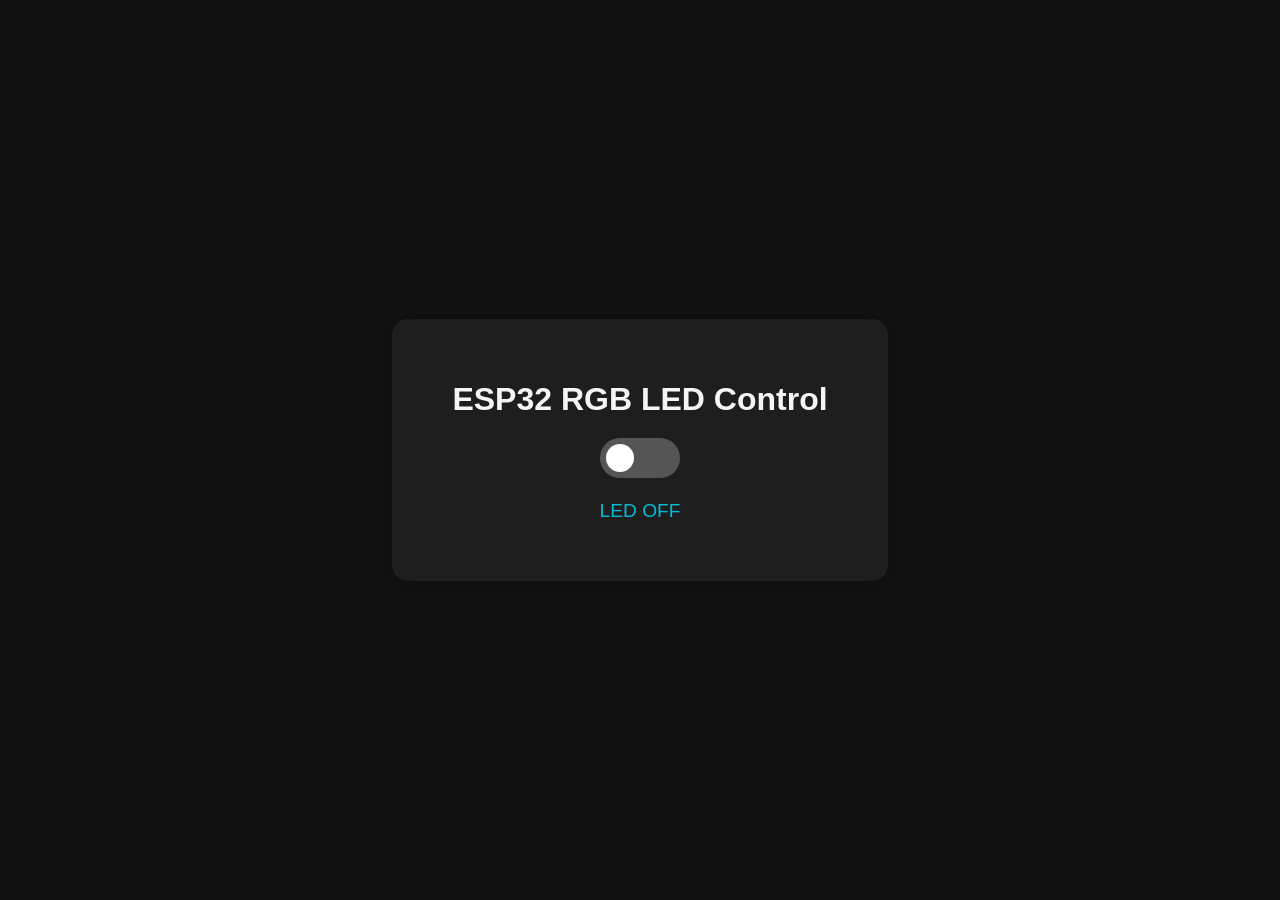
==== data/index.html @ 678ad639 "update Lab 4" ====
<!DOCTYPE html>
<html lang="en">
  <head>
    <meta charset="utf-8">
    <title>ESP32 RGB LED Control</title>
    <link rel="stylesheet" href="styles.css">
  </head>
  <body>
    <div class="container">
      <h1>ESP32 RGB LED Control</h1>
      <div class="switch-container">
        <label class="switch">
          <input type="checkbox" id="ledToggle">
          <span class="slider"></span>
        </label>
        <p id="status">LED OFF</p>
      </div>
    </div>
    <script src="script.js"></script>
  </body>
</html>
---- data/styles.css ----
:root {
  --bg-color: #121212;
  --card-color: #1e1e1e;
  --accent: #00bcd4;
  --text-color: #f5f5f5;
  --off-color: #555;
}

body {
  font-family: "Segoe UI", Arial, sans-serif;
  background: var(--bg-color);
  color: var(--text-color);
  display: flex;
  justify-content: center;
  align-items: center;
  height: 100vh;
  margin: 0;
}

.container {
  background: var(--card-color);
  padding: 40px 60px;
  border-radius: 16px;
  box-shadow: 0 4px 20px rgba(0, 0, 0, 0.3);
  text-align: center;
  transition: 0.3s;
}

h1 {
  margin-bottom: 20px;
  font-weight: 600;
}

.switch-container {
  display: flex;
  flex-direction: column;
  align-items: center;
  gap: 12px;
}

/* Switch toggle styling */
.switch {
  position: relative;
  display: inline-block;
  width: 80px;
  height: 40px;
}

.switch input {
  opacity: 0;
  width: 0;
  height: 0;
}

.slider {
  position: absolute;
  cursor: pointer;
  top: 0;
  left: 0;
  right: 0;
  bottom: 0;
  background-color: var(--off-color);
  transition: 0.4s;
  border-radius: 34px;
}

.slider:before {
  position: absolute;
  content: "";
  height: 28px;
  width: 28px;
  left: 6px;
  bottom: 6px;
  background-color: white;
  transition: 0.4s;
  border-radius: 50%;
}

input:checked + .slider {
  background-color: var(--accent);
  box-shadow: 0 0 10px var(--accent);
}

input:checked + .slider:before {
  transform: translateX(40px);
}

#status {
  font-size: 1.2rem;
  margin-top: 10px;
  color: var(--accent);
}
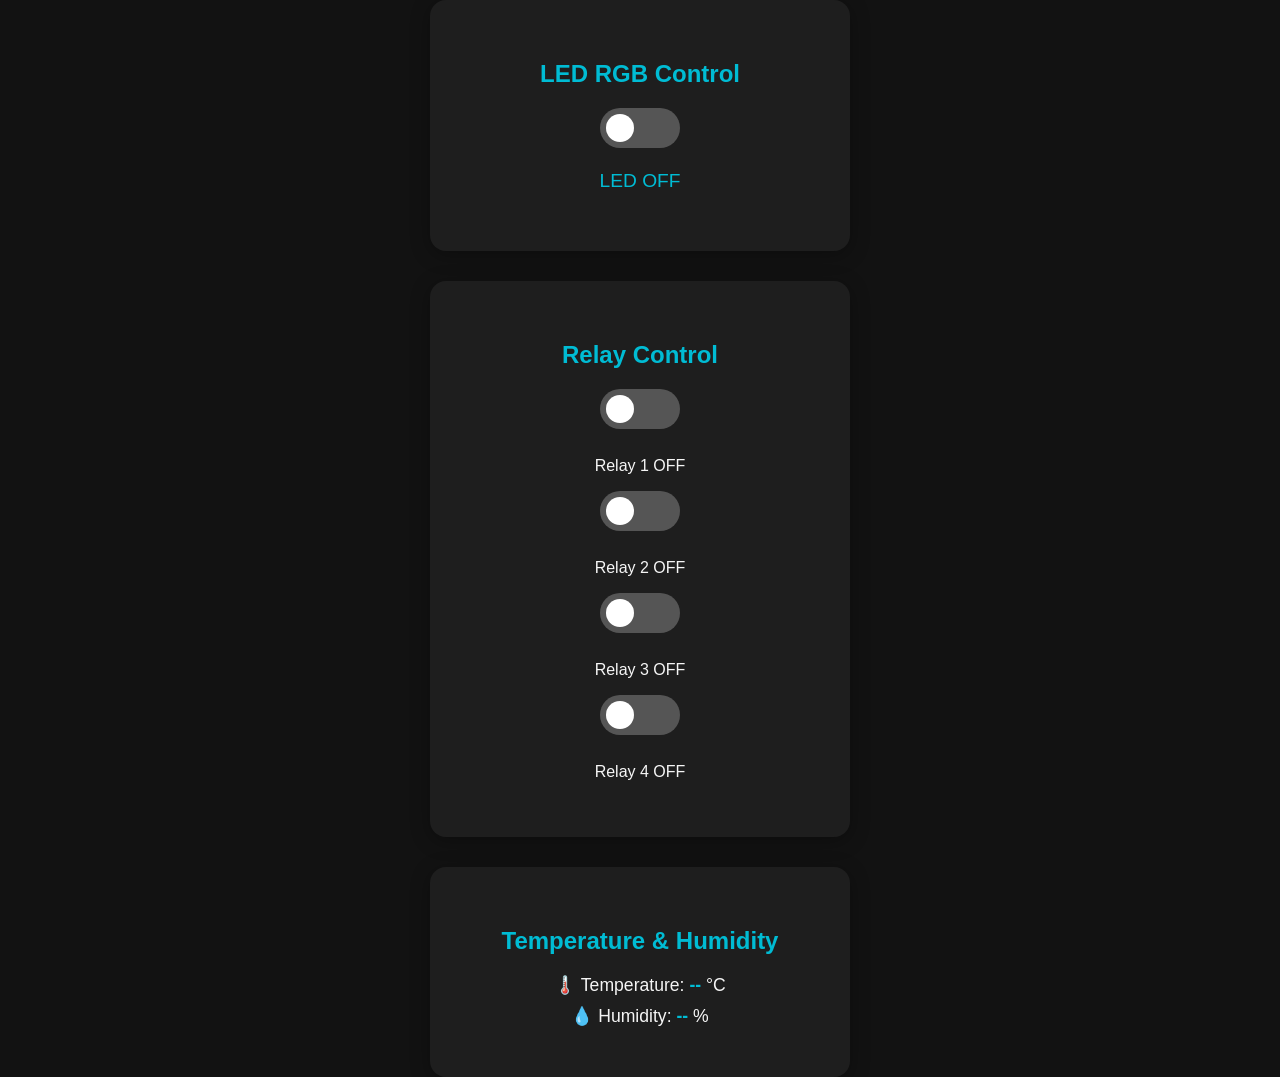
==== commit 9eadf531: "update Lab 4" ====
--- a/data/index.html
+++ b/data/index.html
@@ -1,21 +1,75 @@
 <!DOCTYPE html>
 <html lang="en">
   <head>
-    <meta charset="utf-8">
-    <title>ESP32 RGB LED Control</title>
-    <link rel="stylesheet" href="styles.css">
+    <meta charset="utf-8" />
+    <title>ESP32 RGB LED & DHT20 Monitor</title>
+    <link rel="stylesheet" href="styles.css" />
   </head>
   <body>
-    <div class="container">
-      <h1>ESP32 RGB LED Control</h1>
-      <div class="switch-container">
-        <label class="switch">
-          <input type="checkbox" id="ledToggle">
-          <span class="slider"></span>
-        </label>
-        <p id="status">LED OFF</p>
-      </div>
-    </div>
+    <main class="main-container">
+      <!-- LED CONTROL -->
+      <section class="card">
+        <h1>LED RGB Control</h1>
+        <div class="switch-container">
+          <label class="switch">
+            <input type="checkbox" id="ledToggle" />
+            <span class="slider"></span>
+          </label>
+          <p id="status">LED OFF</p>
+        </div>
+      </section>
+
+
+      <!-- Relay control-->
+      <section class="card">
+        <div class="container">
+  <h1>Relay Control</h1>
+
+  <div class="switch-container">
+    <label class="switch">
+      <input type="checkbox" id="relay1">
+      <span class="slider"></span>
+    </label>
+    <p id="relayStatus1">Relay 1 OFF</p>
+  </div>
+
+  <div class="switch-container">
+    <label class="switch">
+      <input type="checkbox" id="relay2">
+      <span class="slider"></span>
+    </label>
+    <p id="relayStatus2">Relay 2 OFF</p>
+  </div>
+
+  <div class="switch-container">
+    <label class="switch">
+      <input type="checkbox" id="relay3">
+      <span class="slider"></span>
+    </label>
+    <p id="relayStatus3">Relay 3 OFF</p>
+  </div>
+
+  <div class="switch-container">
+    <label class="switch">
+      <input type="checkbox" id="relay4">
+      <span class="slider"></span>
+    </label>
+    <p id="relayStatus4">Relay 4 OFF</p>
+  </div>
+</div>
+
+      </section>
+
+      <!-- TEMPERATURE & HUMIDITY -->
+      <section class="card">
+        <h1>Temperature & Humidity</h1>
+        <div class="sensor-values">
+          <p>🌡️ Temperature: <span id="temp" class="value">--</span> °C</p>
+          <p>💧 Humidity: <span id="humi" class="value">--</span> %</p>
+        </div>
+      </section>
+    </main>
+
     <script src="script.js"></script>
   </body>
 </html>
--- a/data/styles.css
+++ b/data/styles.css
@@ -6,31 +6,50 @@
   --off-color: #555;
 }
 
+/* Reset + layout chính */
 body {
   font-family: "Segoe UI", Arial, sans-serif;
   background: var(--bg-color);
   color: var(--text-color);
+  margin: 0;
+  padding: 0;
   display: flex;
   justify-content: center;
   align-items: center;
-  height: 100vh;
-  margin: 0;
+  min-height: 100vh;
 }
 
-.container {
+.main-container {
+  display: flex;
+  flex-direction: column;
+  gap: 30px;
+  align-items: center;
+}
+
+/* Card (khung) */
+.card {
   background: var(--card-color);
   padding: 40px 60px;
   border-radius: 16px;
   box-shadow: 0 4px 20px rgba(0, 0, 0, 0.3);
   text-align: center;
-  transition: 0.3s;
+  transition: transform 0.3s, box-shadow 0.3s;
+  width: 300px;
 }
 
+.card:hover {
+  transform: translateY(-5px);
+  box-shadow: 0 6px 25px rgba(0, 0, 0, 0.4);
+}
+
+/* Tiêu đề */
 h1 {
   margin-bottom: 20px;
   font-weight: 600;
+  color: var(--accent);
 }
 
+/* LED toggle */
 .switch-container {
   display: flex;
   flex-direction: column;
@@ -38,7 +57,6 @@
   gap: 12px;
 }
 
-/* Switch toggle styling */
 .switch {
   position: relative;
   display: inline-block;
@@ -85,8 +103,20 @@
   transform: translateX(40px);
 }
 
+/* LED status */
 #status {
   font-size: 1.2rem;
   margin-top: 10px;
   color: var(--accent);
 }
+
+/* Temperature & Humidity */
+.sensor-values p {
+  font-size: 1.1rem;
+  margin: 10px 0;
+}
+
+.value {
+  font-weight: bold;
+  color: var(--accent);
+}
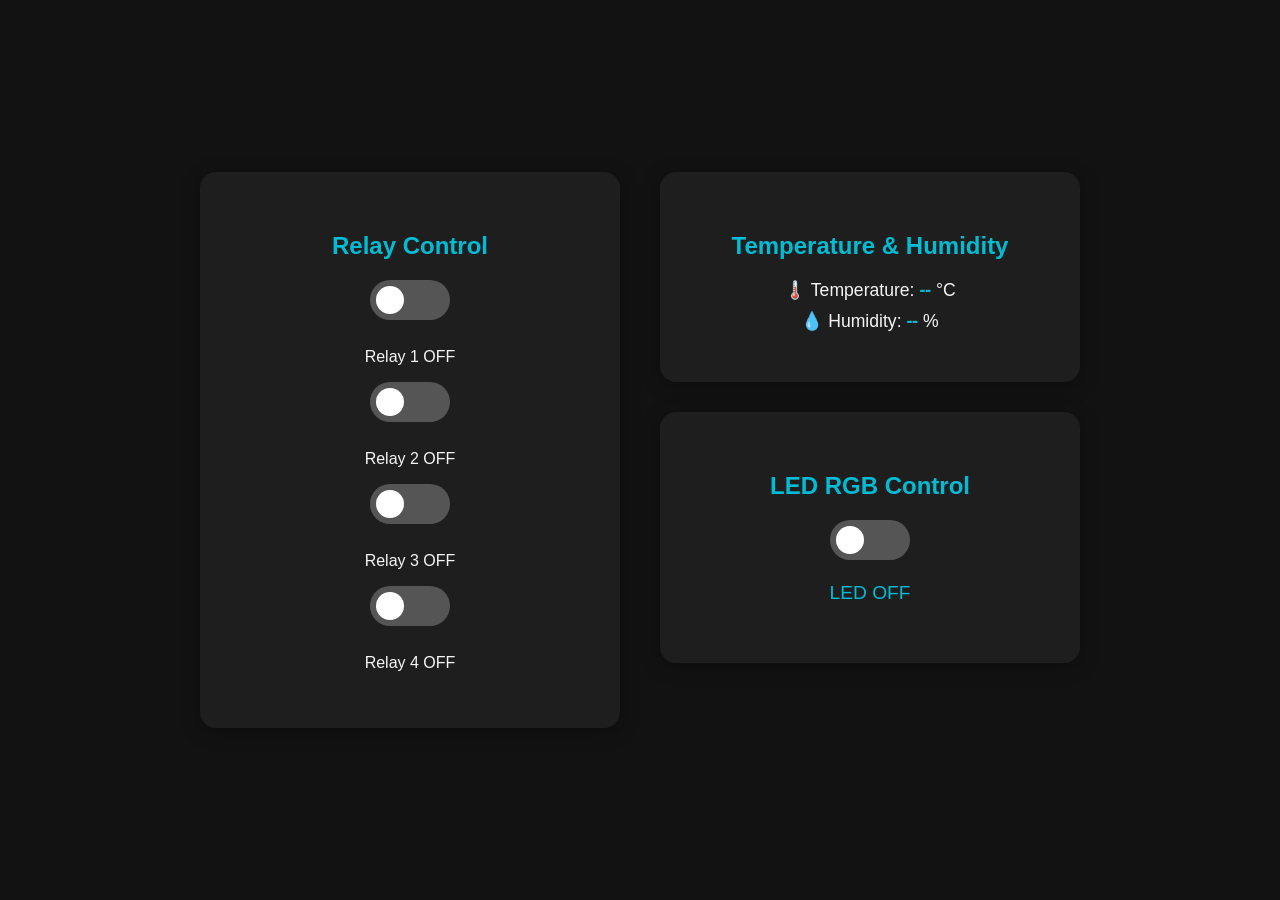
==== commit a03380bb: "update Lab 4" ====
--- a/data/index.html
+++ b/data/index.html
@@ -6,66 +6,65 @@
     <link rel="stylesheet" href="styles.css" />
   </head>
   <body>
-    <main class="main-container">
-      <!-- LED CONTROL -->
-      <section class="card">
-        <h1>LED RGB Control</h1>
+    <main class="dashboard">
+      <!-- Cột trái: Relay Control -->
+      <section class="card relay-card">
+        <h1>Relay Control</h1>
+
         <div class="switch-container">
           <label class="switch">
-            <input type="checkbox" id="ledToggle" />
+            <input type="checkbox" id="relay1" />
             <span class="slider"></span>
           </label>
-          <p id="status">LED OFF</p>
+          <p id="relayStatus1">Relay 1 OFF</p>
+        </div>
+
+        <div class="switch-container">
+          <label class="switch">
+            <input type="checkbox" id="relay2" />
+            <span class="slider"></span>
+          </label>
+          <p id="relayStatus2">Relay 2 OFF</p>
+        </div>
+
+        <div class="switch-container">
+          <label class="switch">
+            <input type="checkbox" id="relay3" />
+            <span class="slider"></span>
+          </label>
+          <p id="relayStatus3">Relay 3 OFF</p>
+        </div>
+
+        <div class="switch-container">
+          <label class="switch">
+            <input type="checkbox" id="relay4" />
+            <span class="slider"></span>
+          </label>
+          <p id="relayStatus4">Relay 4 OFF</p>
         </div>
       </section>
 
+      <!-- Cột phải -->
+      <section class="right-column">
+        <!-- Nhiệt độ và độ ẩm -->
+        <div class="card">
+          <h1>Temperature & Humidity</h1>
+          <div class="sensor-values">
+            <p>🌡️ Temperature: <span id="temp" class="value">--</span> °C</p>
+            <p>💧 Humidity: <span id="humi" class="value">--</span> %</p>
+          </div>
+        </div>
 
-      <!-- Relay control-->
-      <section class="card">
-        <div class="container">
-  <h1>Relay Control</h1>
-
-  <div class="switch-container">
-    <label class="switch">
-      <input type="checkbox" id="relay1">
-      <span class="slider"></span>
-    </label>
-    <p id="relayStatus1">Relay 1 OFF</p>
-  </div>
-
-  <div class="switch-container">
-    <label class="switch">
-      <input type="checkbox" id="relay2">
-      <span class="slider"></span>
-    </label>
-    <p id="relayStatus2">Relay 2 OFF</p>
-  </div>
-
-  <div class="switch-container">
-    <label class="switch">
-      <input type="checkbox" id="relay3">
-      <span class="slider"></span>
-    </label>
-    <p id="relayStatus3">Relay 3 OFF</p>
-  </div>
-
-  <div class="switch-container">
-    <label class="switch">
-      <input type="checkbox" id="relay4">
-      <span class="slider"></span>
-    </label>
-    <p id="relayStatus4">Relay 4 OFF</p>
-  </div>
-</div>
-
-      </section>
-
-      <!-- TEMPERATURE & HUMIDITY -->
-      <section class="card">
-        <h1>Temperature & Humidity</h1>
-        <div class="sensor-values">
-          <p>🌡️ Temperature: <span id="temp" class="value">--</span> °C</p>
-          <p>💧 Humidity: <span id="humi" class="value">--</span> %</p>
+        <!-- LED RGB -->
+        <div class="card">
+          <h1>LED RGB Control</h1>
+          <div class="switch-container">
+            <label class="switch">
+              <input type="checkbox" id="ledToggle" />
+              <span class="slider"></span>
+            </label>
+            <p id="status">LED OFF</p>
+          </div>
         </div>
       </section>
     </main>
--- a/data/styles.css
+++ b/data/styles.css
@@ -120,3 +120,20 @@
   font-weight: bold;
   color: var(--accent);
 }
+
+/* ====== Layout tổng thể ====== */
+.dashboard {
+  display: flex;
+  flex-direction: row;
+  justify-content: center;
+  align-items: flex-start;
+  gap: 40px;
+  flex-wrap: wrap;
+  padding: 40px;
+}
+
+.right-column {
+  display: flex;
+  flex-direction: column;
+  gap: 30px;
+}
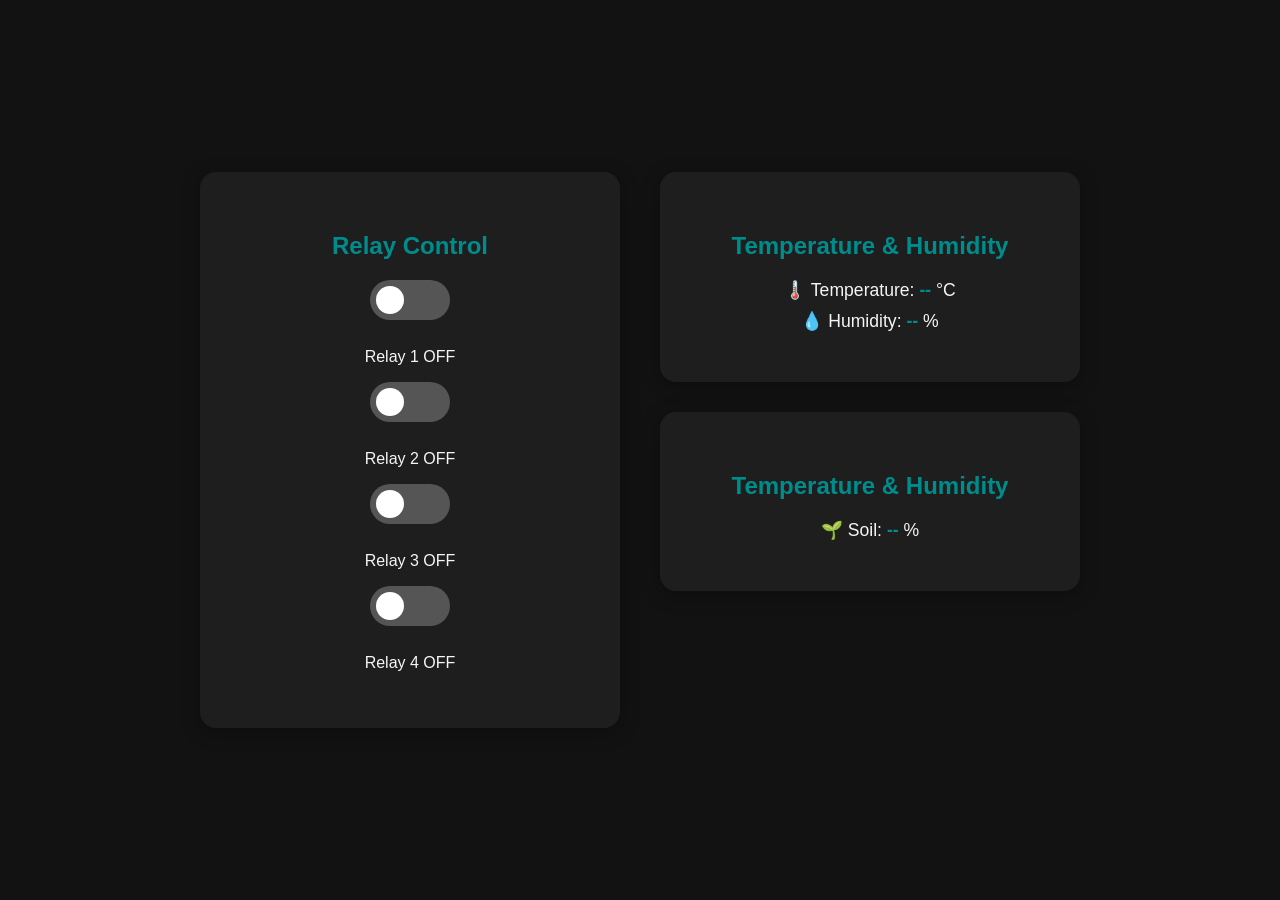
==== commit 016d2463: "update assignment" ====
--- a/data/index.html
+++ b/data/index.html
@@ -55,8 +55,15 @@
           </div>
         </div>
 
+        <!-- độ ẩm đất -->
+        <div class="card">
+          <h1>Temperature & Humidity</h1>
+          <div class="sensor-values">
+            <p>🌱 Soil: <span id="soil" class="value">--</span> %</p>
+          </div>
+        </div>
         <!-- LED RGB -->
-        <div class="card">
+        <!-- <div class="card">
           <h1>LED RGB Control</h1>
           <div class="switch-container">
             <label class="switch">
@@ -65,7 +72,7 @@
             </label>
             <p id="status">LED OFF</p>
           </div>
-        </div>
+        </div> -->
       </section>
     </main>
 
--- a/data/styles.css
+++ b/data/styles.css
@@ -1,7 +1,7 @@
 :root {
   --bg-color: #121212;
   --card-color: #1e1e1e;
-  --accent: #00bcd4;
+  --accent: #008c8c;
   --text-color: #f5f5f5;
   --off-color: #555;
 }
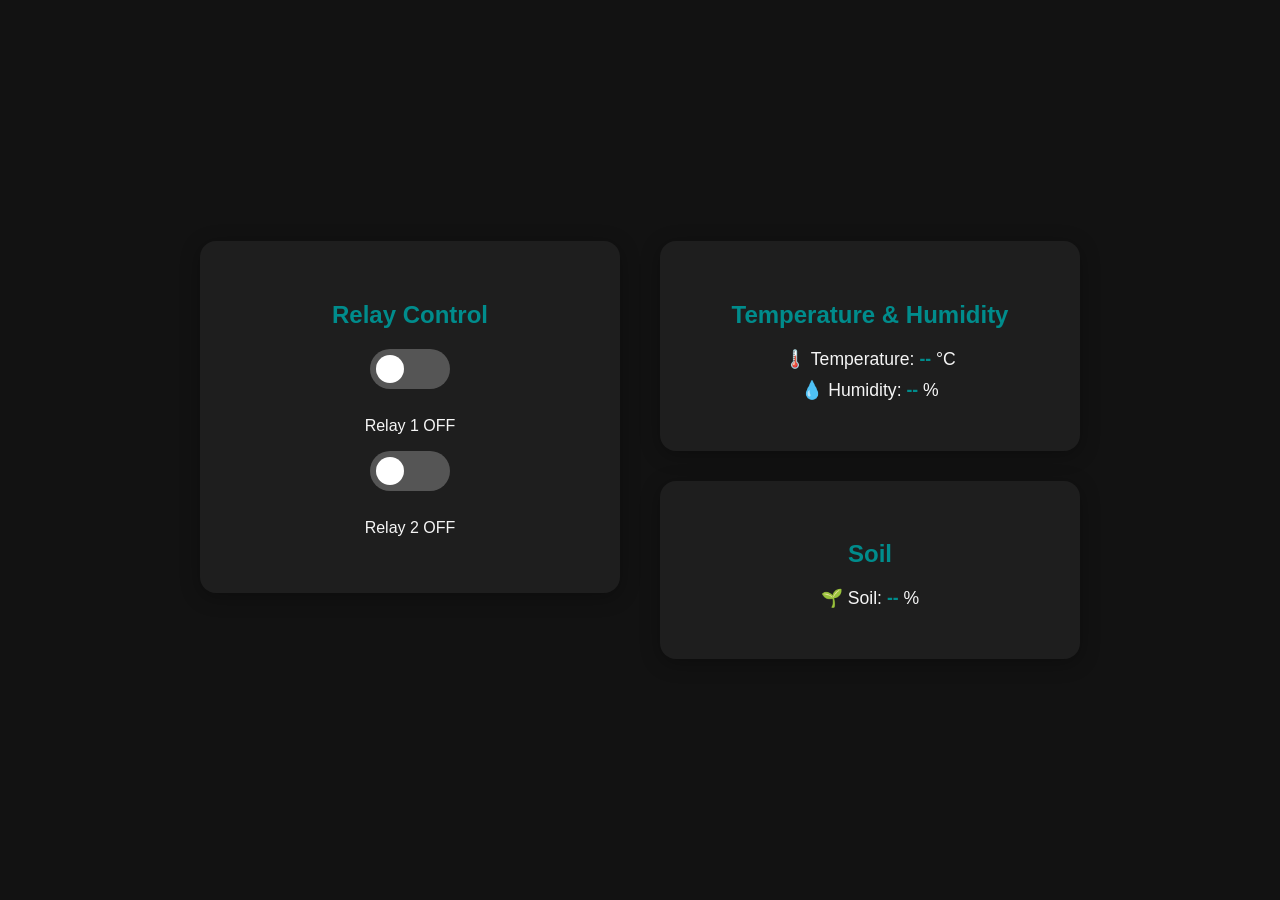
==== commit feeb19b5: "update Assignment ver 2" ====
--- a/data/index.html
+++ b/data/index.html
@@ -27,7 +27,7 @@
           <p id="relayStatus2">Relay 2 OFF</p>
         </div>
 
-        <div class="switch-container">
+        <!-- <div class="switch-container">
           <label class="switch">
             <input type="checkbox" id="relay3" />
             <span class="slider"></span>
@@ -41,7 +41,7 @@
             <span class="slider"></span>
           </label>
           <p id="relayStatus4">Relay 4 OFF</p>
-        </div>
+        </div> -->
       </section>
 
       <!-- Cột phải -->
@@ -57,7 +57,7 @@
 
         <!-- độ ẩm đất -->
         <div class="card">
-          <h1>Temperature & Humidity</h1>
+          <h1>Soil</h1>
           <div class="sensor-values">
             <p>🌱 Soil: <span id="soil" class="value">--</span> %</p>
           </div>
@@ -73,6 +73,8 @@
             <p id="status">LED OFF</p>
           </div>
         </div> -->
+
+
       </section>
     </main>
 
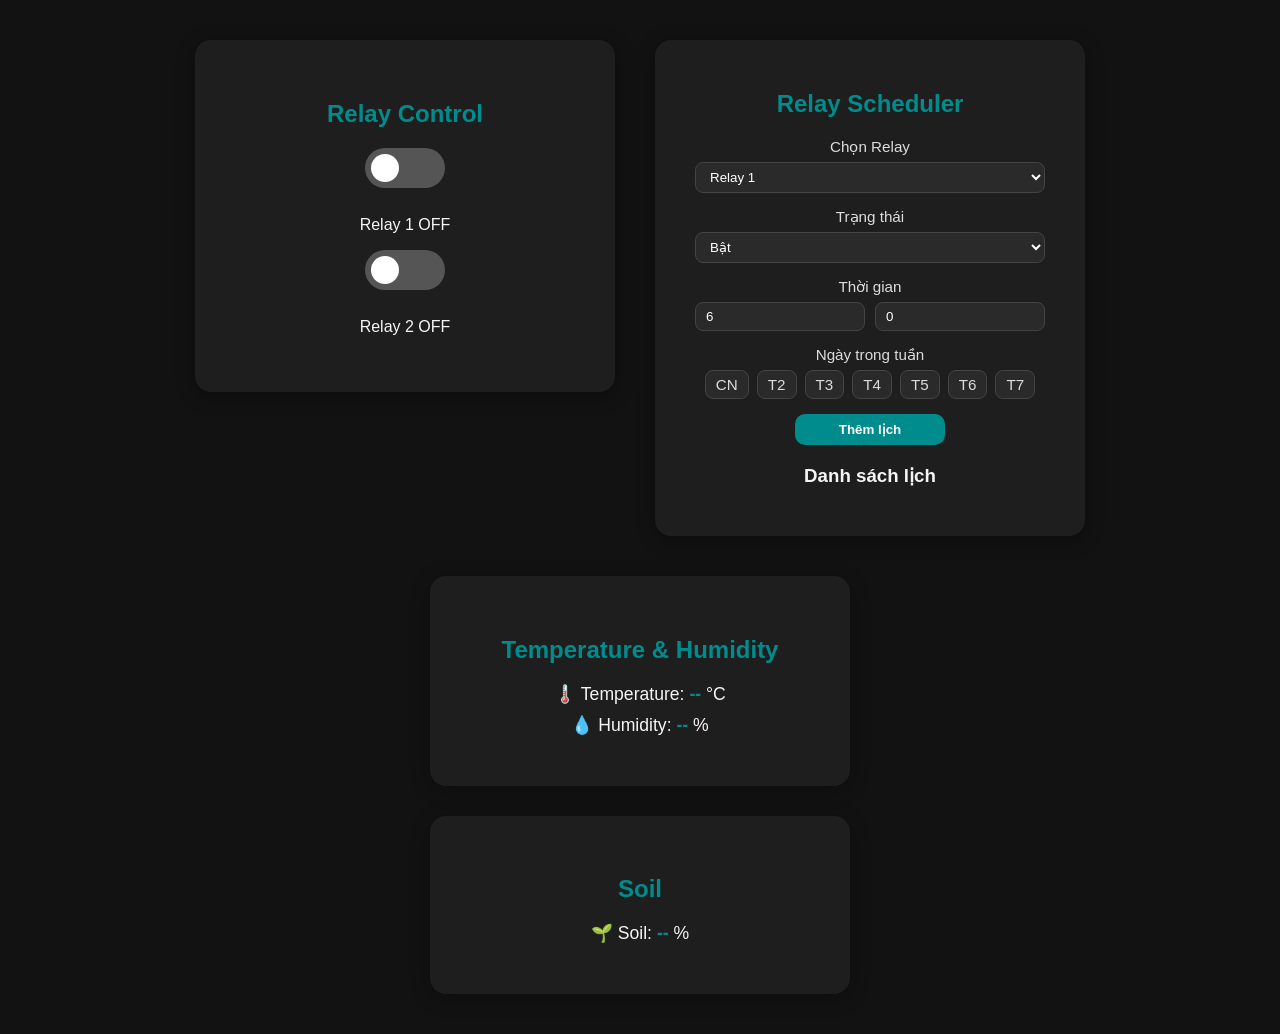
==== commit f9c6076f: "update 23-11" ====
--- a/data/index.html
+++ b/data/index.html
@@ -43,6 +43,60 @@
           <p id="relayStatus4">Relay 4 OFF</p>
         </div> -->
       </section>
+ 
+
+      <!-- Schedule -->
+       <section class="card schedule-card">
+  <h1>Relay Scheduler</h1>
+
+  <div class="schedule-form">
+
+    <div class="form-row">
+      <label>Chọn Relay</label>
+      <select id="schRelay">
+        <option value="1">Relay 1</option>
+        <option value="2">Relay 2</option>
+      </select>
+    </div>
+
+    <div class="form-row">
+      <label>Trạng thái</label>
+      <select id="schState">
+        <option value="true">Bật</option>
+        <option value="false">Tắt</option>
+      </select>
+    </div>
+
+    <div class="form-row">
+      <label>Thời gian</label>
+      <div style="display:flex; gap:10px;">
+        <input type="number" id="schHour" min="0" max="23" value="6">
+        <input type="number" id="schMinute" min="0" max="59" value="0">
+      </div>
+    </div>
+
+    <div class="form-row">
+      <label>Ngày trong tuần</label>
+
+      <div class="days-box">
+  <label><input type="checkbox" value="0"> CN</label>
+  <label><input type="checkbox" value="1"> T2</label>
+  <label><input type="checkbox" value="2"> T3</label>
+  <label><input type="checkbox" value="3"> T4</label>
+  <label><input type="checkbox" value="4"> T5</label>
+  <label><input type="checkbox" value="5"> T6</label>
+  <label><input type="checkbox" value="6"> T7</label>
+</div>
+
+    </div>
+
+    <button id="addScheduleBtn" class="btn">Thêm lịch</button>
+  </div>
+
+  <h3>Danh sách lịch</h3>
+  <ul id="scheduleList"></ul>
+</section>
+
 
       <!-- Cột phải -->
       <section class="right-column">
--- a/data/styles.css
+++ b/data/styles.css
@@ -137,3 +137,131 @@
   flex-direction: column;
   gap: 30px;
 }
+/* ===== Schedule Card (ĐỒNG BỘ VỚI CÁC CARD KHÁC) ===== */
+.schedule-card {
+  background: var(--card-color);
+  padding: 30px 40px;
+  border-radius: 16px;
+  box-shadow: 0 4px 20px rgba(0, 0, 0, 0.3);
+  width: 350px;
+  text-align: center;
+  transition: transform 0.3s, box-shadow 0.3s;
+}
+
+.schedule-card:hover {
+  transform: translateY(-5px);
+  box-shadow: 0 6px 25px rgba(0, 0, 0, 0.4);
+}
+
+.schedule-card h1 {
+  color: var(--accent);
+  margin-bottom: 20px;
+}
+
+.schedule-form {
+  display: flex;
+  flex-direction: column;
+  gap: 15px;
+  margin-bottom: 20px;
+}
+
+.schedule-card label {
+  font-size: 0.95rem;
+  color: #ddd;
+  font-weight: 500;
+}
+
+.schedule-card select,
+.schedule-card input[type="number"] {
+  background: #2a2a2a;
+  border: 1px solid #444;
+  color: #fff;
+  border-radius: 8px;
+  padding: 6px 10px;
+  width: 100%;
+}
+
+.schedule-card .form-row {
+  display: flex;
+  flex-direction: column;
+  gap: 6px;
+}
+
+/* DAYS checkbox */
+.days-box {
+  display: flex;
+  flex-wrap: wrap;
+  gap: 8px;
+  justify-content: center;
+}
+
+.days-box label {
+  background: #2a2a2a;
+  padding: 5px 10px;
+  border-radius: 8px;
+  border: 1px solid #444;
+  cursor: pointer;
+  transition: 0.2s;
+}
+
+.days-box input {
+  display: none;
+}
+
+.days-box label.active {
+  background: var(--accent);
+  border-color: var(--accent);
+  color: #fff;
+}
+
+.schedule-card .btn {
+  background-color: var(--accent);
+  color: #fff;
+  border: none;
+  padding: 8px 16px;
+  border-radius: 10px;
+  cursor: pointer;
+  width: 150px;
+  margin: auto;
+  font-weight: 600;
+  transition: 0.3s;
+}
+
+.schedule-card .btn:hover {
+  background-color: #00b0b0;
+}
+
+/* Schedule List đồng bộ style */
+.schedule-card ul {
+  list-style: none;
+  padding: 0;
+  margin: 0;
+  margin-top: 15px;
+}
+
+.schedule-card li {
+  background: #2a2a2a;
+  padding: 10px 14px;
+  margin-bottom: 8px;
+  border-radius: 12px;
+  display: flex;
+  justify-content: space-between;
+  align-items: center;
+  color: #e0e0e0;
+  font-size: 0.95rem;
+  box-shadow: 0 2px 8px rgba(0,0,0,0.25);
+}
+
+.schedule-card li button {
+  background: var(--accent);
+  color: #fff;
+  border: none;
+  padding: 4px 8px;
+  border-radius: 8px;
+  cursor: pointer;
+  transition: 0.2s;
+}
+
+.schedule-card li button:hover {
+  background: #00b0b0;
+}
